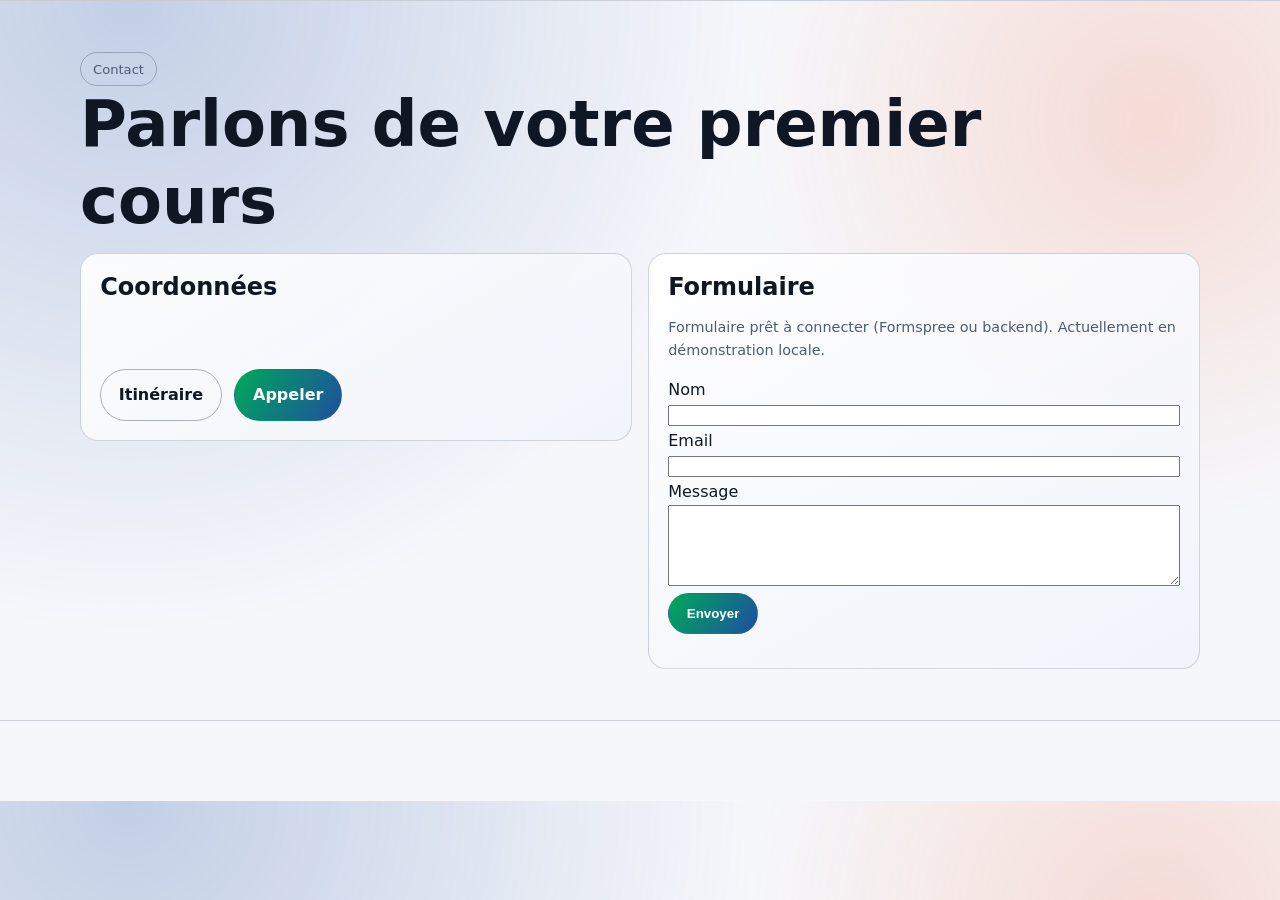
==== contact.html @ 0738a319 "Merge pull request #13 from ZhuGG/codex/create-professional-site-for-nacao-capoeira-au37oa Refonte c" ====
<!doctype html><html lang="fr"><head><meta charset="UTF-8"><meta name="viewport" content="width=device-width,initial-scale=1">
<meta name="description" content="Contact, accès et informations pour premier cours de capoeira."><meta property="og:title" content="Contact"><meta property="og:description" content="Contactez la section Nação Capoeira Oullins / Pierre-Bénite.">
<link rel="stylesheet" href="public/assets/styles.css"><script defer src="public/assets/app.js"></script></head>
<body><header id="site-nav" class="topbar"></header><main class="section"><div class="container">
<span class="eyebrow">Contact</span><h1>Parlons de votre premier cours</h1>
<div class="grid" style="grid-template-columns:1fr 1fr;align-items:start">
<article class="card"><h2>Coordonnées</h2><p id="addr"></p><p><a id="phone"></a><br><a id="mail"></a></p><div class="cta-row"><a id="route" class="btn secondary" target="_blank" rel="noopener">Itinéraire</a><a id="call" class="btn primary">Appeler</a></div></article>
<article class="card"><h2>Formulaire</h2><p class="small">Formulaire prêt à connecter (Formspree ou backend). Actuellement en démonstration locale.</p>
<form id="form"><label>Nom<br><input required name="name" style="width:100%"></label><br><label>Email<br><input required type="email" name="email" style="width:100%"></label><br><label>Message<br><textarea required name="message" rows="5" style="width:100%"></textarea></label><br><button class="btn primary" type="submit">Envoyer</button><p id="status" class="small"></p></form>
</article></div></div></main><div id="float-cta" class="float-cta"></div><footer id="site-footer" class="footer"></footer>
<script>
site.loadConfig().then(c=>{site.setMeta(c,'Contact','Coordonnées et accès au club.');site.renderShell(c);site.injectStructuredData(c);
document.getElementById('addr').textContent=c.address;document.getElementById('phone').textContent=c.phone;document.getElementById('phone').href='tel:'+c.phone.replace(/\s+/g,'');document.getElementById('mail').textContent=c.email;document.getElementById('mail').href='mailto:'+c.email;document.getElementById('route').href=`https://www.google.com/maps/search/?api=1&query=${encodeURIComponent(c.mapQuery)}`;document.getElementById('call').href='tel:'+c.phone.replace(/\s+/g,'');
});
document.getElementById('form').addEventListener('submit',e=>{e.preventDefault();document.getElementById('status').textContent='Merci, votre message est prêt à être transmis une fois le backend branché.';});
</script></body></html>
---- public/assets/styles.css ----
:root {
  --bg: #090d14;
  --surface: #101827;
  --surface-soft: #142038;
  --text: #f2f5f9;
  --muted: #b9c4d6;
  --green: #00a85a;
  --yellow: #f3ce33;
  --blue: #1f4fa0;
  --accent: #f25c2a;
  --radius: 18px;
  color-scheme: dark;
}
@media (prefers-color-scheme: light) {
  :root { color-scheme: light; --bg:#f6f7fb; --surface:#ffffff; --surface-soft:#f0f3fa; --text:#0f1725; --muted:#4d5c75; }
}
*{box-sizing:border-box}
html{scroll-behavior:smooth}
body{margin:0;font-family:Inter,system-ui,sans-serif;background:radial-gradient(circle at 10% 0%,rgba(31,79,160,.24),transparent 45%),radial-gradient(circle at 90% 15%,rgba(242,92,42,.18),transparent 30%),var(--bg);color:var(--text);line-height:1.6}
a{color:inherit;text-decoration:none}
img{max-width:100%;display:block}
.container{width:min(1120px,92vw);margin-inline:auto}
.topbar{position:sticky;top:0;z-index:20;backdrop-filter:blur(10px);background:color-mix(in srgb,var(--bg) 88%,transparent);border-bottom:1px solid color-mix(in srgb,var(--muted) 25%,transparent)}
.nav{display:flex;align-items:center;justify-content:space-between;padding:.9rem 0}
.brand{font-weight:800;letter-spacing:.02em}
.brand small{display:block;font-weight:500;color:var(--muted);font-size:.72rem}
.nav-links{display:flex;gap:1rem;flex-wrap:wrap}
.nav-links a{padding:.45rem .75rem;border-radius:999px;color:var(--muted)}
.nav-links a.active,.nav-links a:hover{color:var(--text);background:color-mix(in srgb,var(--surface-soft) 80%,transparent)}
.hero{padding:5rem 0 3rem;position:relative;overflow:hidden}
.hero::after{content:"";position:absolute;inset:0;background:repeating-radial-gradient(circle at 70% 20%,transparent 0 45px,rgba(243,206,51,.05) 46px 47px);pointer-events:none}
.eyebrow{display:inline-block;padding:.35rem .75rem;border:1px solid color-mix(in srgb,var(--muted) 40%,transparent);border-radius:999px;color:var(--muted);font-size:.82rem}
h1,h2,h3{line-height:1.2;margin:0 0 .8rem}
h1{font-size:clamp(2rem,5vw,4rem)}
.lead{font-size:clamp(1.02rem,2vw,1.25rem);max-width:65ch;color:var(--muted)}
.cta-row{display:flex;gap:.8rem;flex-wrap:wrap;margin-top:1.6rem}
.btn{display:inline-flex;align-items:center;gap:.4rem;padding:.75rem 1.1rem;border-radius:999px;border:1px solid transparent;font-weight:700;transition:.22s transform,.22s background}
.btn:hover{transform:translateY(-1px)}
.btn.primary{background:linear-gradient(120deg,var(--green),var(--blue));color:#fff}
.btn.secondary{border-color:color-mix(in srgb,var(--muted) 45%,transparent);color:var(--text)}
.section{padding:3.2rem 0}
.grid{display:grid;gap:1rem}
.grid-3{grid-template-columns:repeat(auto-fit,minmax(220px,1fr))}
.card{background:linear-gradient(150deg,color-mix(in srgb,var(--surface) 88%,transparent),color-mix(in srgb,var(--surface-soft) 88%,transparent));padding:1.2rem;border-radius:var(--radius);border:1px solid color-mix(in srgb,var(--muted) 24%,transparent)}
.kicker{color:var(--accent);font-weight:700;font-size:.85rem;letter-spacing:.08em;text-transform:uppercase}
.badge{display:inline-block;font-size:.78rem;border-radius:999px;padding:.2rem .6rem;background:color-mix(in srgb,var(--yellow) 18%,transparent);color:var(--text)}
.table{width:100%;border-collapse:collapse}
.table th,.table td{padding:.7rem .35rem;text-align:left;border-bottom:1px solid color-mix(in srgb,var(--muted) 20%,transparent)}
.faq details{padding:.8rem 0;border-bottom:1px solid color-mix(in srgb,var(--muted) 22%,transparent)}
.faq summary{cursor:pointer;font-weight:600}
.timeline{position:relative;margin-left:.5rem;padding-left:1.2rem}
.timeline::before{content:"";position:absolute;left:0;top:.3rem;bottom:.3rem;width:2px;background:linear-gradient(var(--green),var(--accent))}
.timeline-item{position:relative;margin-bottom:1.2rem}
.timeline-item::before{content:"";position:absolute;left:-1.55rem;top:.35rem;width:.65rem;height:.65rem;border-radius:50%;background:var(--yellow)}
.gallery{display:grid;grid-template-columns:repeat(auto-fit,minmax(220px,1fr));gap:.8rem}
.gallery .ph{aspect-ratio:4/3;border-radius:14px;background:linear-gradient(130deg,color-mix(in srgb,var(--blue) 35%,var(--surface)),color-mix(in srgb,var(--accent) 20%,var(--surface)));padding:1rem;display:flex;align-items:end;font-weight:700}
.footer{padding:2.5rem 0;border-top:1px solid color-mix(in srgb,var(--muted) 24%,transparent);color:var(--muted)}
.float-cta{position:fixed;right:1rem;bottom:1rem;display:flex;gap:.6rem;z-index:30}
.float-cta a{padding:.68rem .95rem;border-radius:999px;background:var(--surface);border:1px solid color-mix(in srgb,var(--muted) 28%,transparent);font-size:.88rem}
.small{font-size:.9rem;color:var(--muted)}
@media (max-width:760px){.nav-links{display:none}.hero{padding-top:3.4rem}.float-cta{left:1rem;right:1rem;justify-content:space-between}}
@media (prefers-reduced-motion: reduce){*{animation:none!important;transition:none!important;scroll-behavior:auto!important}}
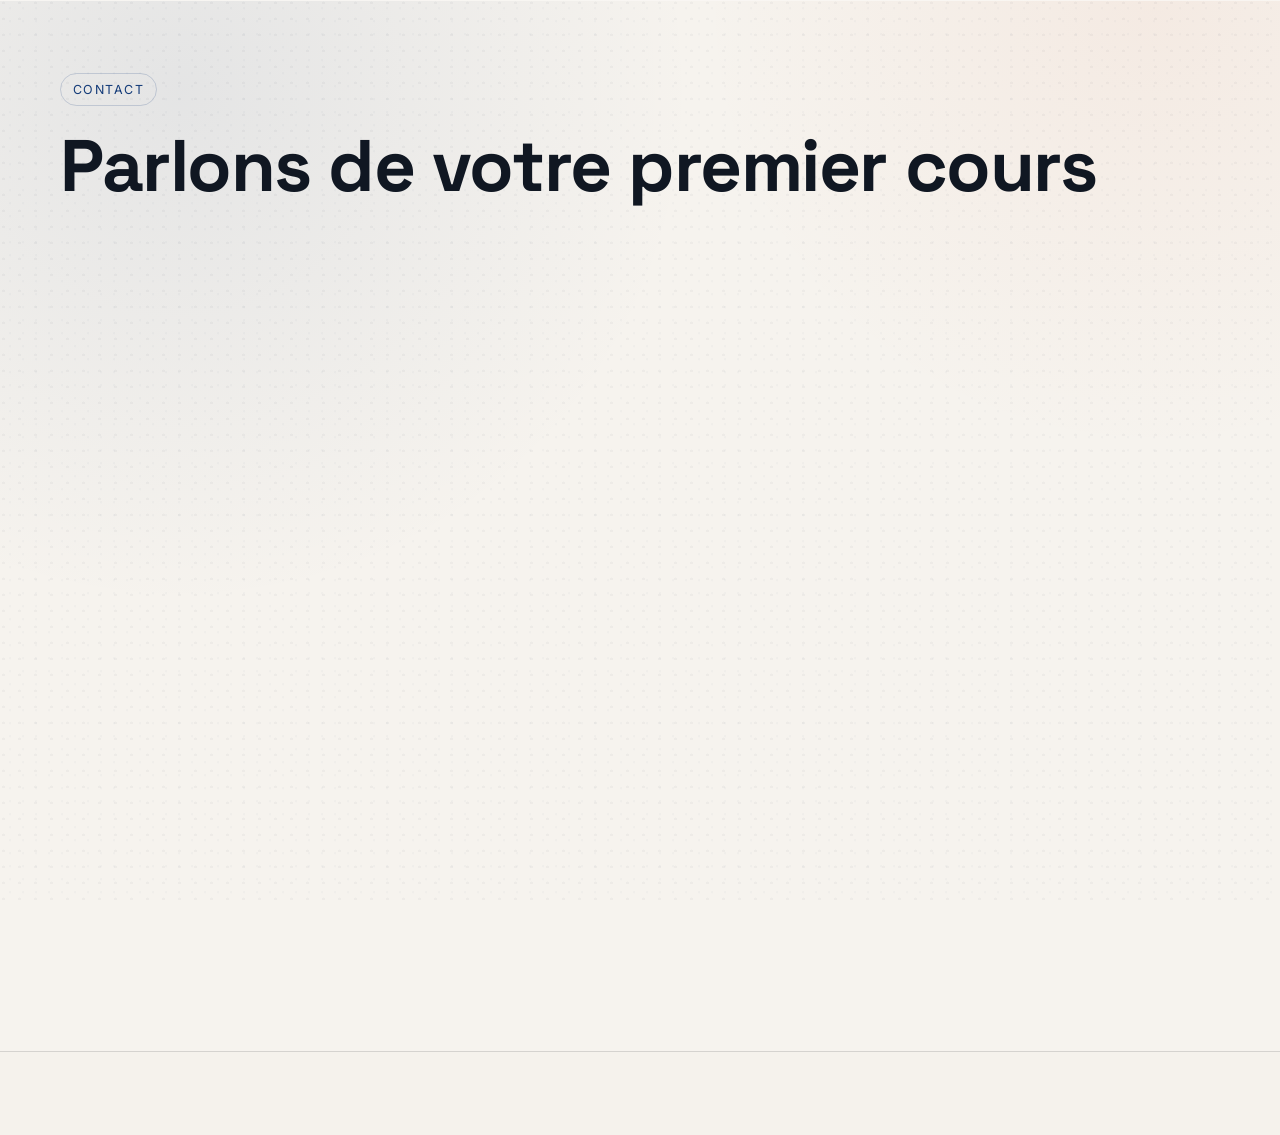
==== commit db87ba38: "Remove binary assets and switch to CSS placeholders" ====
--- a/contact.html
+++ b/contact.html
@@ -4,12 +4,12 @@
 <body><header id="site-nav" class="topbar"></header><main class="section"><div class="container">
 <span class="eyebrow">Contact</span><h1>Parlons de votre premier cours</h1>
 <div class="grid" style="grid-template-columns:1fr 1fr;align-items:start">
-<article class="card"><h2>Coordonnées</h2><p id="addr"></p><p><a id="phone"></a><br><a id="mail"></a></p><div class="cta-row"><a id="route" class="btn secondary" target="_blank" rel="noopener">Itinéraire</a><a id="call" class="btn primary">Appeler</a></div></article>
-<article class="card"><h2>Formulaire</h2><p class="small">Formulaire prêt à connecter (Formspree ou backend). Actuellement en démonstration locale.</p>
+<article class="card reveal"><h2>Coordonnées</h2><p id="addr"></p><p><a id="phone"></a><br><a id="mail"></a></p><div class="cta-row"><a id="route" class="btn secondary" target="_blank" rel="noopener">Itinéraire</a><a id="call" class="btn primary">Appeler</a></div></article>
+<article class="card reveal"><h2>Formulaire</h2><p class="small">Formulaire prêt à connecter (Formspree ou backend).</p>
 <form id="form"><label>Nom<br><input required name="name" style="width:100%"></label><br><label>Email<br><input required type="email" name="email" style="width:100%"></label><br><label>Message<br><textarea required name="message" rows="5" style="width:100%"></textarea></label><br><button class="btn primary" type="submit">Envoyer</button><p id="status" class="small"></p></form>
-</article></div></div></main><div id="float-cta" class="float-cta"></div><footer id="site-footer" class="footer"></footer>
+</article></div><iframe class="map-frame" loading="lazy" referrerpolicy="no-referrer-when-downgrade" src="https://www.google.com/maps?q=Oullins%20Pierre-B%C3%A9nite&output=embed" title="Carte d'accès au club"></iframe></div></main><div id="float-cta" class="float-cta"></div><footer id="site-footer" class="footer"></footer>
 <script>
-site.loadConfig().then(c=>{site.setMeta(c,'Contact','Coordonnées et accès au club.');site.renderShell(c);site.injectStructuredData(c);
+site.loadConfig().then(c=>{site.setMeta(c,'Contact','Coordonnées et accès au club.');site.renderShell(c);site.injectStructuredData(c);site.initRevealAnimations();
 document.getElementById('addr').textContent=c.address;document.getElementById('phone').textContent=c.phone;document.getElementById('phone').href='tel:'+c.phone.replace(/\s+/g,'');document.getElementById('mail').textContent=c.email;document.getElementById('mail').href='mailto:'+c.email;document.getElementById('route').href=`https://www.google.com/maps/search/?api=1&query=${encodeURIComponent(c.mapQuery)}`;document.getElementById('call').href='tel:'+c.phone.replace(/\s+/g,'');
 });
 document.getElementById('form').addEventListener('submit',e=>{e.preventDefault();document.getElementById('status').textContent='Merci, votre message est prêt à être transmis une fois le backend branché.';});
--- a/public/assets/styles.css
+++ b/public/assets/styles.css
@@ -1,62 +1,361 @@
+@import url("https://fonts.googleapis.com/css2?family=Inter:wght@400;500;600;700&family=Space+Grotesk:wght@500;600;700&display=swap");
+
 :root {
-  --bg: #090d14;
-  --surface: #101827;
-  --surface-soft: #142038;
-  --text: #f2f5f9;
-  --muted: #b9c4d6;
-  --green: #00a85a;
-  --yellow: #f3ce33;
-  --blue: #1f4fa0;
-  --accent: #f25c2a;
-  --radius: 18px;
-  color-scheme: dark;
-}
-@media (prefers-color-scheme: light) {
-  :root { color-scheme: light; --bg:#f6f7fb; --surface:#ffffff; --surface-soft:#f0f3fa; --text:#0f1725; --muted:#4d5c75; }
-}
-*{box-sizing:border-box}
-html{scroll-behavior:smooth}
-body{margin:0;font-family:Inter,system-ui,sans-serif;background:radial-gradient(circle at 10% 0%,rgba(31,79,160,.24),transparent 45%),radial-gradient(circle at 90% 15%,rgba(242,92,42,.18),transparent 30%),var(--bg);color:var(--text);line-height:1.6}
-a{color:inherit;text-decoration:none}
-img{max-width:100%;display:block}
-.container{width:min(1120px,92vw);margin-inline:auto}
-.topbar{position:sticky;top:0;z-index:20;backdrop-filter:blur(10px);background:color-mix(in srgb,var(--bg) 88%,transparent);border-bottom:1px solid color-mix(in srgb,var(--muted) 25%,transparent)}
-.nav{display:flex;align-items:center;justify-content:space-between;padding:.9rem 0}
-.brand{font-weight:800;letter-spacing:.02em}
-.brand small{display:block;font-weight:500;color:var(--muted);font-size:.72rem}
-.nav-links{display:flex;gap:1rem;flex-wrap:wrap}
-.nav-links a{padding:.45rem .75rem;border-radius:999px;color:var(--muted)}
-.nav-links a.active,.nav-links a:hover{color:var(--text);background:color-mix(in srgb,var(--surface-soft) 80%,transparent)}
-.hero{padding:5rem 0 3rem;position:relative;overflow:hidden}
-.hero::after{content:"";position:absolute;inset:0;background:repeating-radial-gradient(circle at 70% 20%,transparent 0 45px,rgba(243,206,51,.05) 46px 47px);pointer-events:none}
-.eyebrow{display:inline-block;padding:.35rem .75rem;border:1px solid color-mix(in srgb,var(--muted) 40%,transparent);border-radius:999px;color:var(--muted);font-size:.82rem}
-h1,h2,h3{line-height:1.2;margin:0 0 .8rem}
-h1{font-size:clamp(2rem,5vw,4rem)}
-.lead{font-size:clamp(1.02rem,2vw,1.25rem);max-width:65ch;color:var(--muted)}
-.cta-row{display:flex;gap:.8rem;flex-wrap:wrap;margin-top:1.6rem}
-.btn{display:inline-flex;align-items:center;gap:.4rem;padding:.75rem 1.1rem;border-radius:999px;border:1px solid transparent;font-weight:700;transition:.22s transform,.22s background}
-.btn:hover{transform:translateY(-1px)}
-.btn.primary{background:linear-gradient(120deg,var(--green),var(--blue));color:#fff}
-.btn.secondary{border-color:color-mix(in srgb,var(--muted) 45%,transparent);color:var(--text)}
-.section{padding:3.2rem 0}
-.grid{display:grid;gap:1rem}
-.grid-3{grid-template-columns:repeat(auto-fit,minmax(220px,1fr))}
-.card{background:linear-gradient(150deg,color-mix(in srgb,var(--surface) 88%,transparent),color-mix(in srgb,var(--surface-soft) 88%,transparent));padding:1.2rem;border-radius:var(--radius);border:1px solid color-mix(in srgb,var(--muted) 24%,transparent)}
-.kicker{color:var(--accent);font-weight:700;font-size:.85rem;letter-spacing:.08em;text-transform:uppercase}
-.badge{display:inline-block;font-size:.78rem;border-radius:999px;padding:.2rem .6rem;background:color-mix(in srgb,var(--yellow) 18%,transparent);color:var(--text)}
-.table{width:100%;border-collapse:collapse}
-.table th,.table td{padding:.7rem .35rem;text-align:left;border-bottom:1px solid color-mix(in srgb,var(--muted) 20%,transparent)}
-.faq details{padding:.8rem 0;border-bottom:1px solid color-mix(in srgb,var(--muted) 22%,transparent)}
-.faq summary{cursor:pointer;font-weight:600}
-.timeline{position:relative;margin-left:.5rem;padding-left:1.2rem}
-.timeline::before{content:"";position:absolute;left:0;top:.3rem;bottom:.3rem;width:2px;background:linear-gradient(var(--green),var(--accent))}
-.timeline-item{position:relative;margin-bottom:1.2rem}
-.timeline-item::before{content:"";position:absolute;left:-1.55rem;top:.35rem;width:.65rem;height:.65rem;border-radius:50%;background:var(--yellow)}
-.gallery{display:grid;grid-template-columns:repeat(auto-fit,minmax(220px,1fr));gap:.8rem}
-.gallery .ph{aspect-ratio:4/3;border-radius:14px;background:linear-gradient(130deg,color-mix(in srgb,var(--blue) 35%,var(--surface)),color-mix(in srgb,var(--accent) 20%,var(--surface)));padding:1rem;display:flex;align-items:end;font-weight:700}
-.footer{padding:2.5rem 0;border-top:1px solid color-mix(in srgb,var(--muted) 24%,transparent);color:var(--muted)}
-.float-cta{position:fixed;right:1rem;bottom:1rem;display:flex;gap:.6rem;z-index:30}
-.float-cta a{padding:.68rem .95rem;border-radius:999px;background:var(--surface);border:1px solid color-mix(in srgb,var(--muted) 28%,transparent);font-size:.88rem}
-.small{font-size:.9rem;color:var(--muted)}
-@media (max-width:760px){.nav-links{display:none}.hero{padding-top:3.4rem}.float-cta{left:1rem;right:1rem;justify-content:space-between}}
-@media (prefers-reduced-motion: reduce){*{animation:none!important;transition:none!important;scroll-behavior:auto!important}}
+  --bg: #f6f3ee;
+  --surface: #fffdf8;
+  --surface-soft: #f0ece4;
+  --text: #101722;
+  --text-muted: #5e6a7d;
+  --green: #0f5a32;
+  --green-deep: #0a3e25;
+  --yellow: #d8b63c;
+  --blue: #123a78;
+  --blue-deep: #0b1930;
+  --accent: #d95b2b;
+  --line: rgba(16, 23, 34, 0.11);
+  --radius-lg: 28px;
+  --radius-md: 18px;
+  --shadow-soft: 0 20px 50px rgba(11, 25, 48, 0.09);
+  --shadow-strong: 0 28px 60px rgba(11, 25, 48, 0.18);
+}
+
+* { box-sizing: border-box; }
+html { scroll-behavior: smooth; }
+body {
+  margin: 0;
+  font-family: "Inter", system-ui, sans-serif;
+  color: var(--text);
+  line-height: 1.6;
+  background:
+    radial-gradient(circle at 14% 8%, rgba(18,58,120,0.08), transparent 34%),
+    radial-gradient(circle at 90% 0%, rgba(217,91,43,0.06), transparent 28%),
+    var(--bg);
+}
+body::before {
+  content: "";
+  position: fixed;
+  inset: 0;
+  pointer-events: none;
+  background:
+    radial-gradient(circle at 22% 18%, rgba(11,25,48,0.07) 0 1.2px, transparent 1.5px),
+    radial-gradient(circle at 78% 64%, rgba(18,58,120,0.05) 0 1px, transparent 1.4px);
+  background-size: 16px 16px, 13px 13px;
+  opacity: 0.5;
+  mix-blend-mode: multiply;
+}
+a { color: inherit; text-decoration: none; }
+img { max-width: 100%; display: block; }
+
+.container { width: min(1160px, 92vw); margin-inline: auto; }
+.section { padding: 4.5rem 0; position: relative; }
+
+.topbar {
+  position: sticky;
+  top: 0;
+  z-index: 100;
+  border-bottom: 1px solid rgba(255,255,255,0.3);
+  backdrop-filter: blur(14px);
+  background: color-mix(in srgb, var(--bg) 78%, transparent);
+}
+.nav-shell {
+  display: flex;
+  align-items: center;
+  justify-content: space-between;
+  gap: 1rem;
+  padding: 0.9rem 0;
+}
+.brand {
+  display: inline-flex;
+  align-items: center;
+  gap: 0.75rem;
+}
+.brand-mark {
+  width: 44px;
+  height: 44px;
+  border-radius: 14px;
+  display: inline-flex;
+  align-items: center;
+  justify-content: center;
+  font-family: "Space Grotesk", sans-serif;
+  font-size: 0.82rem;
+  letter-spacing: 0.08em;
+  color: var(--surface);
+  background: linear-gradient(145deg, var(--blue-deep), var(--green));
+  box-shadow: inset 0 0 0 1px rgba(255,255,255,0.18), 0 8px 24px rgba(11,25,48,0.2);
+}
+.brand-title { font-family: "Space Grotesk", sans-serif; font-size: 1rem; font-weight: 700; }
+.brand-subtitle { display: block; font-size: 0.72rem; color: var(--text-muted); }
+
+.nav-links { display: flex; align-items: center; gap: 0.3rem; }
+.nav-link {
+  color: var(--text-muted);
+  padding: 0.48rem 0.72rem;
+  border-radius: 999px;
+  font-size: 0.95rem;
+  border: 1px solid transparent;
+  transition: all 240ms ease;
+}
+.nav-link:hover,
+.nav-link.active {
+  color: var(--text);
+  border-color: rgba(16, 23, 34, 0.16);
+  background: rgba(255, 255, 255, 0.74);
+}
+.nav-cta {
+  margin-left: 0.7rem;
+  padding: 0.58rem 1rem;
+  border-radius: 999px;
+  font-weight: 600;
+  color: var(--surface);
+  background: linear-gradient(120deg, var(--green), var(--blue));
+}
+.nav-toggle {
+  display: none;
+  width: 42px;
+  height: 42px;
+  border-radius: 12px;
+  border: 1px solid var(--line);
+  background: color-mix(in srgb, var(--surface) 74%, transparent);
+}
+
+.mobile-panel {
+  position: fixed;
+  inset: 0;
+  z-index: 120;
+  background: color-mix(in srgb, var(--blue-deep) 92%, #000 8%);
+  color: var(--surface);
+  display: grid;
+  align-content: start;
+  padding: 1.4rem 1.2rem 2rem;
+  transform: translateY(-102%);
+  transition: transform 360ms ease;
+}
+body.menu-open .mobile-panel { transform: translateY(0); }
+.mobile-head { display: flex; justify-content: space-between; align-items: center; margin-bottom: 1.5rem; }
+.mobile-close {
+  width: 40px;
+  height: 40px;
+  border-radius: 12px;
+  border: 1px solid rgba(246,243,238,0.28);
+  background: transparent;
+  color: inherit;
+}
+.mobile-nav a { display: block; font-size: 1.5rem; padding: 0.48rem 0; font-family: "Space Grotesk", sans-serif; }
+.mobile-actions { margin-top: 1.7rem; display: grid; gap: 0.7rem; }
+.mobile-actions a {
+  display: block;
+  text-align: center;
+  padding: 0.78rem;
+  border-radius: 12px;
+  border: 1px solid rgba(246,243,238,0.34);
+}
+
+h1, h2, h3 {
+  font-family: "Space Grotesk", sans-serif;
+  letter-spacing: -0.02em;
+  line-height: 1.16;
+  margin: 0 0 0.9rem;
+}
+h1 { font-size: clamp(2.2rem, 5.7vw, 4.6rem); }
+h2 { font-size: clamp(1.6rem, 3.4vw, 2.6rem); }
+.lead { font-size: clamp(1.02rem, 2vw, 1.2rem); max-width: 62ch; color: var(--text-muted); }
+.eyebrow {
+  display: inline-flex;
+  gap: 0.4rem;
+  font-size: 0.78rem;
+  text-transform: uppercase;
+  letter-spacing: 0.12em;
+  color: var(--blue);
+  border: 1px solid rgba(18,58,120,0.18);
+  border-radius: 999px;
+  padding: 0.35rem 0.74rem;
+  margin-bottom: 1.1rem;
+}
+
+.hero {
+  padding: 6.2rem 0 3.6rem;
+  overflow: clip;
+}
+.hero-grid {
+  display: grid;
+  grid-template-columns: 1.05fr 0.95fr;
+  gap: 1.4rem;
+  align-items: stretch;
+}
+.hero-panel {
+  background: color-mix(in srgb, var(--surface) 86%, transparent);
+  border: 1px solid rgba(16,23,34,0.11);
+  border-radius: var(--radius-lg);
+  box-shadow: var(--shadow-soft);
+  padding: clamp(1.2rem, 3vw, 2.1rem);
+}
+.cta-row { display: flex; flex-wrap: wrap; gap: 0.8rem; margin: 1.5rem 0 1.1rem; }
+.btn {
+  display: inline-flex;
+  align-items: center;
+  justify-content: center;
+  gap: 0.5rem;
+  padding: 0.72rem 1.2rem;
+  border-radius: 999px;
+  font-weight: 600;
+  border: 1px solid transparent;
+  transition: transform 220ms ease, box-shadow 220ms ease;
+}
+.btn:hover { transform: translateY(-2px); }
+.btn.primary { color: var(--surface); background: linear-gradient(120deg, var(--green), var(--blue)); }
+.btn.secondary { border-color: var(--line); background: var(--surface); }
+.micro-list {
+  margin: 0;
+  padding: 0;
+  list-style: none;
+  display: grid;
+  grid-template-columns: repeat(2, minmax(0, 1fr));
+  gap: 0.7rem;
+}
+.micro-list li {
+  padding: 0.76rem;
+  border-radius: 12px;
+  background: color-mix(in srgb, var(--surface-soft) 68%, white);
+  border: 1px solid rgba(16, 23, 34, 0.09);
+  font-size: 0.94rem;
+}
+.hero-visual {
+  border-radius: var(--radius-lg);
+  overflow: hidden;
+  position: relative;
+  min-height: 420px;
+  box-shadow: var(--shadow-strong);
+  border: 1px solid rgba(246,243,238,0.24);
+}
+.hero-visual .media-placeholder { height: 100%; }
+.hero-note {
+  position: absolute;
+  left: 1.2rem;
+  bottom: 1.2rem;
+  padding: 0.7rem 0.8rem;
+  border-radius: 12px;
+  backdrop-filter: blur(8px);
+  background: rgba(11,25,48,0.62);
+  color: #f5f7fa;
+  max-width: 90%;
+}
+.media-placeholder {
+  width: 100%;
+  min-height: 220px;
+  border-radius: 16px;
+  border: 1px solid rgba(255,255,255,0.16);
+  background:
+    linear-gradient(150deg, rgba(11,25,48,0.9), rgba(18,58,120,0.75) 58%, rgba(15,90,50,0.74)),
+    repeating-radial-gradient(circle at 24% 20%, rgba(255,255,255,0.13) 0 2px, transparent 2px 12px);
+  background-size: cover, 120% 120%;
+  box-shadow: inset 0 0 0 1px rgba(255,255,255,0.1);
+}
+
+.media-hero {
+  min-height: 420px;
+  animation: drift 14s ease-in-out infinite;
+}
+
+.media-gallery {
+  min-height: 210px;
+  margin-bottom: 0.8rem;
+}
+
+.media-gallery.alt {
+  background:
+    linear-gradient(145deg, rgba(10,62,37,0.9), rgba(18,58,120,0.74) 56%, rgba(217,91,43,0.42)),
+    repeating-linear-gradient(35deg, rgba(255,255,255,0.13) 0 2px, transparent 2px 11px);
+}
+
+.ambient-halo {
+  position: absolute;
+  width: 420px;
+  height: 420px;
+  border-radius: 50%;
+  filter: blur(20px);
+  pointer-events: none;
+  background: radial-gradient(circle, rgba(216,182,60,0.18) 0%, rgba(216,182,60,0) 72%);
+  top: -90px;
+  right: -110px;
+  animation: drift 16s ease-in-out infinite;
+}
+
+.grid { display: grid; gap: 1rem; }
+.grid-3 { grid-template-columns: repeat(auto-fit, minmax(220px, 1fr)); }
+.card {
+  background: color-mix(in srgb, var(--surface) 90%, white);
+  border: 1px solid rgba(16,23,34,0.11);
+  border-radius: var(--radius-md);
+  padding: 1.2rem;
+  box-shadow: var(--shadow-soft);
+}
+.interactive { transition: transform 250ms ease, box-shadow 250ms ease, border-color 250ms ease; }
+.interactive:hover {
+  transform: translateY(-4px);
+  box-shadow: 0 20px 50px rgba(11,25,48,0.16);
+  border-color: rgba(18,58,120,0.28);
+}
+.kicker { margin: 0 0 0.6rem; color: var(--accent); font-size: 0.82rem; letter-spacing: 0.09em; text-transform: uppercase; font-weight: 700; }
+.small { color: var(--text-muted); font-size: 0.92rem; }
+
+.table { width: 100%; border-collapse: collapse; }
+.table th, .table td { text-align: left; padding: 0.7rem 0.34rem; border-bottom: 1px solid rgba(16,23,34,0.11); }
+.table th { font-size: 0.82rem; text-transform: uppercase; letter-spacing: 0.08em; color: var(--text-muted); }
+
+.map-frame { width: 100%; border: 0; height: 320px; border-radius: var(--radius-md); margin-top: 1rem; }
+
+.footer {
+  border-top: 1px solid rgba(16,23,34,0.14);
+  padding: 2.6rem 0;
+  background: color-mix(in srgb, var(--surface-soft) 70%, white);
+}
+.footer-grid { display: grid; gap: 1rem; grid-template-columns: 1.2fr 1fr 1fr; }
+.footer h3 { font-size: 1rem; margin-bottom: 0.5rem; }
+.footer-links { display: grid; gap: 0.4rem; color: var(--text-muted); }
+.footer-note { margin-top: 1.2rem; padding-top: 1rem; border-top: 1px solid rgba(16,23,34,0.11); color: var(--text-muted); font-size: 0.88rem; }
+
+.float-cta {
+  position: fixed;
+  right: 1rem;
+  bottom: 1rem;
+  z-index: 99;
+  display: flex;
+  flex-direction: column;
+  gap: 0.5rem;
+}
+.float-cta a {
+  background: var(--surface);
+  border: 1px solid rgba(16,23,34,0.14);
+  border-radius: 999px;
+  padding: 0.56rem 0.9rem;
+  box-shadow: var(--shadow-soft);
+}
+
+.reveal { opacity: 0; transform: translateY(18px); transition: opacity 500ms ease, transform 500ms ease; }
+.reveal.in-view { opacity: 1; transform: none; }
+
+@keyframes drift {
+  0%,100% { transform: translate(0,0); }
+  50% { transform: translate(-18px, 14px); }
+}
+
+@media (max-width: 980px) {
+  .hero-grid { grid-template-columns: 1fr; }
+  .hero-visual { min-height: 330px; }
+  .footer-grid { grid-template-columns: 1fr 1fr; }
+}
+
+@media (max-width: 760px) {
+  .section { padding: 3.7rem 0; }
+  .nav-links { display: none; }
+  .nav-toggle { display: inline-flex; align-items: center; justify-content: center; }
+  .hero { padding-top: 5rem; }
+  .micro-list { grid-template-columns: 1fr; }
+  .float-cta { left: 0.8rem; right: 0.8rem; flex-direction: row; justify-content: space-between; }
+  .float-cta a { font-size: 0.83rem; }
+  .footer-grid { grid-template-columns: 1fr; }
+}
+
+@media (prefers-reduced-motion: reduce) {
+  *, *::before, *::after { animation: none !important; transition: none !important; scroll-behavior: auto !important; }
+}
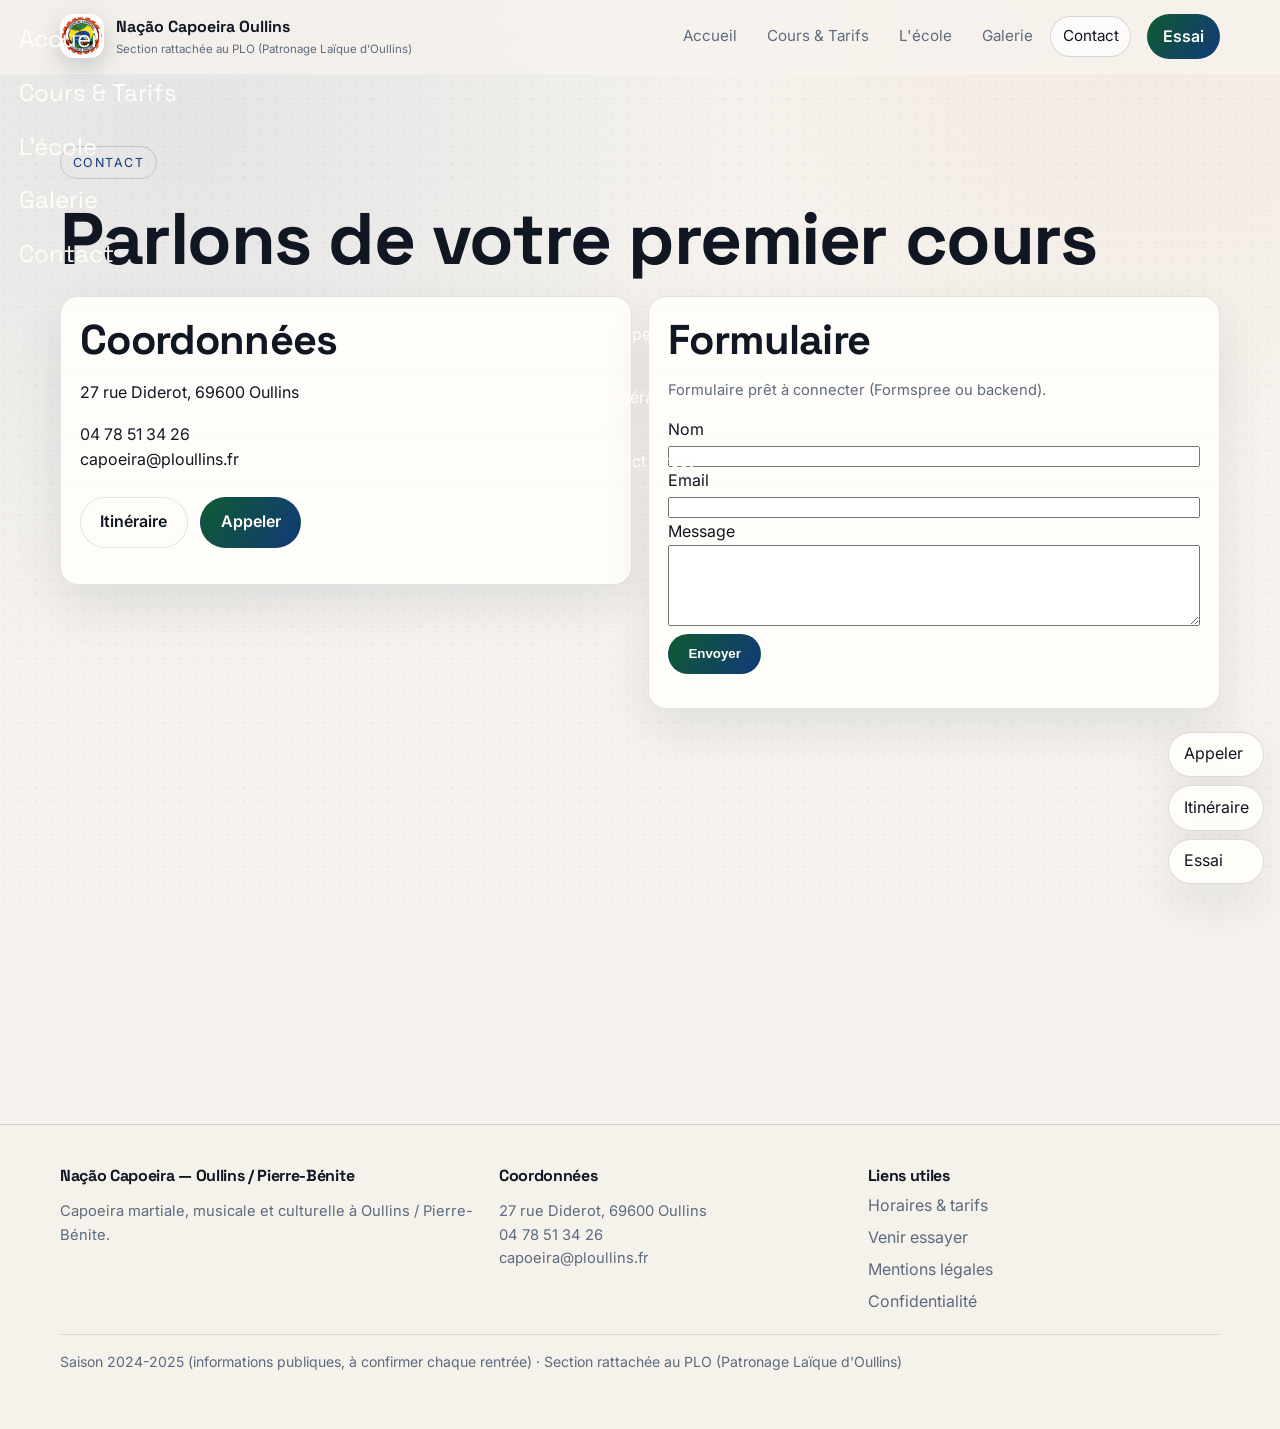
==== commit c700be32: "Fix rendering by loading app shell before inline scripts" ====
--- a/contact.html
+++ b/contact.html
@@ -1,6 +1,6 @@
 <!doctype html><html lang="fr"><head><meta charset="UTF-8"><meta name="viewport" content="width=device-width,initial-scale=1">
 <meta name="description" content="Contact, accès et informations pour premier cours de capoeira."><meta property="og:title" content="Contact"><meta property="og:description" content="Contactez la section Nação Capoeira Oullins / Pierre-Bénite.">
-<link rel="stylesheet" href="public/assets/styles.css"><script defer src="public/assets/app.js"></script></head>
+<link rel="stylesheet" href="public/assets/styles.css"><script src="public/assets/app.js"></script></head>
 <body><header id="site-nav" class="topbar"></header><main class="section"><div class="container">
 <span class="eyebrow">Contact</span><h1>Parlons de votre premier cours</h1>
 <div class="grid" style="grid-template-columns:1fr 1fr;align-items:start">
--- a/public/assets/styles.css
+++ b/public/assets/styles.css
@@ -86,6 +86,15 @@
 .brand-title { font-family: "Space Grotesk", sans-serif; font-size: 1rem; font-weight: 700; }
 .brand-subtitle { display: block; font-size: 0.72rem; color: var(--text-muted); }
 
+.brand-logo {
+  width: 44px;
+  height: 44px;
+  border-radius: 14px;
+  object-fit: cover;
+  box-shadow: 0 8px 24px rgba(11,25,48,0.2);
+  background: var(--surface);
+}
+
 .nav-links { display: flex; align-items: center; gap: 0.3rem; }
 .nav-link {
   color: var(--text-muted);
@@ -331,8 +340,9 @@
   box-shadow: var(--shadow-soft);
 }
 
-.reveal { opacity: 0; transform: translateY(18px); transition: opacity 500ms ease, transform 500ms ease; }
-.reveal.in-view { opacity: 1; transform: none; }
+.reveal { opacity: 1; transform: none; }
+html.js .reveal { opacity: 0; transform: translateY(18px); transition: opacity 500ms ease, transform 500ms ease; }
+html.js .reveal.in-view { opacity: 1; transform: none; }
 
 @keyframes drift {
   0%,100% { transform: translate(0,0); }
@@ -358,4 +368,14 @@
 
 @media (prefers-reduced-motion: reduce) {
   *, *::before, *::after { animation: none !important; transition: none !important; scroll-behavior: auto !important; }
-}
+  .reveal { opacity: 1; transform: none; }
+}
+
+.gallery-image {
+  width: 100%;
+  aspect-ratio: 4 / 3;
+  object-fit: cover;
+  border-radius: 16px;
+  border: 1px solid rgba(16,23,34,0.1);
+  margin-bottom: 0.8rem;
+}
